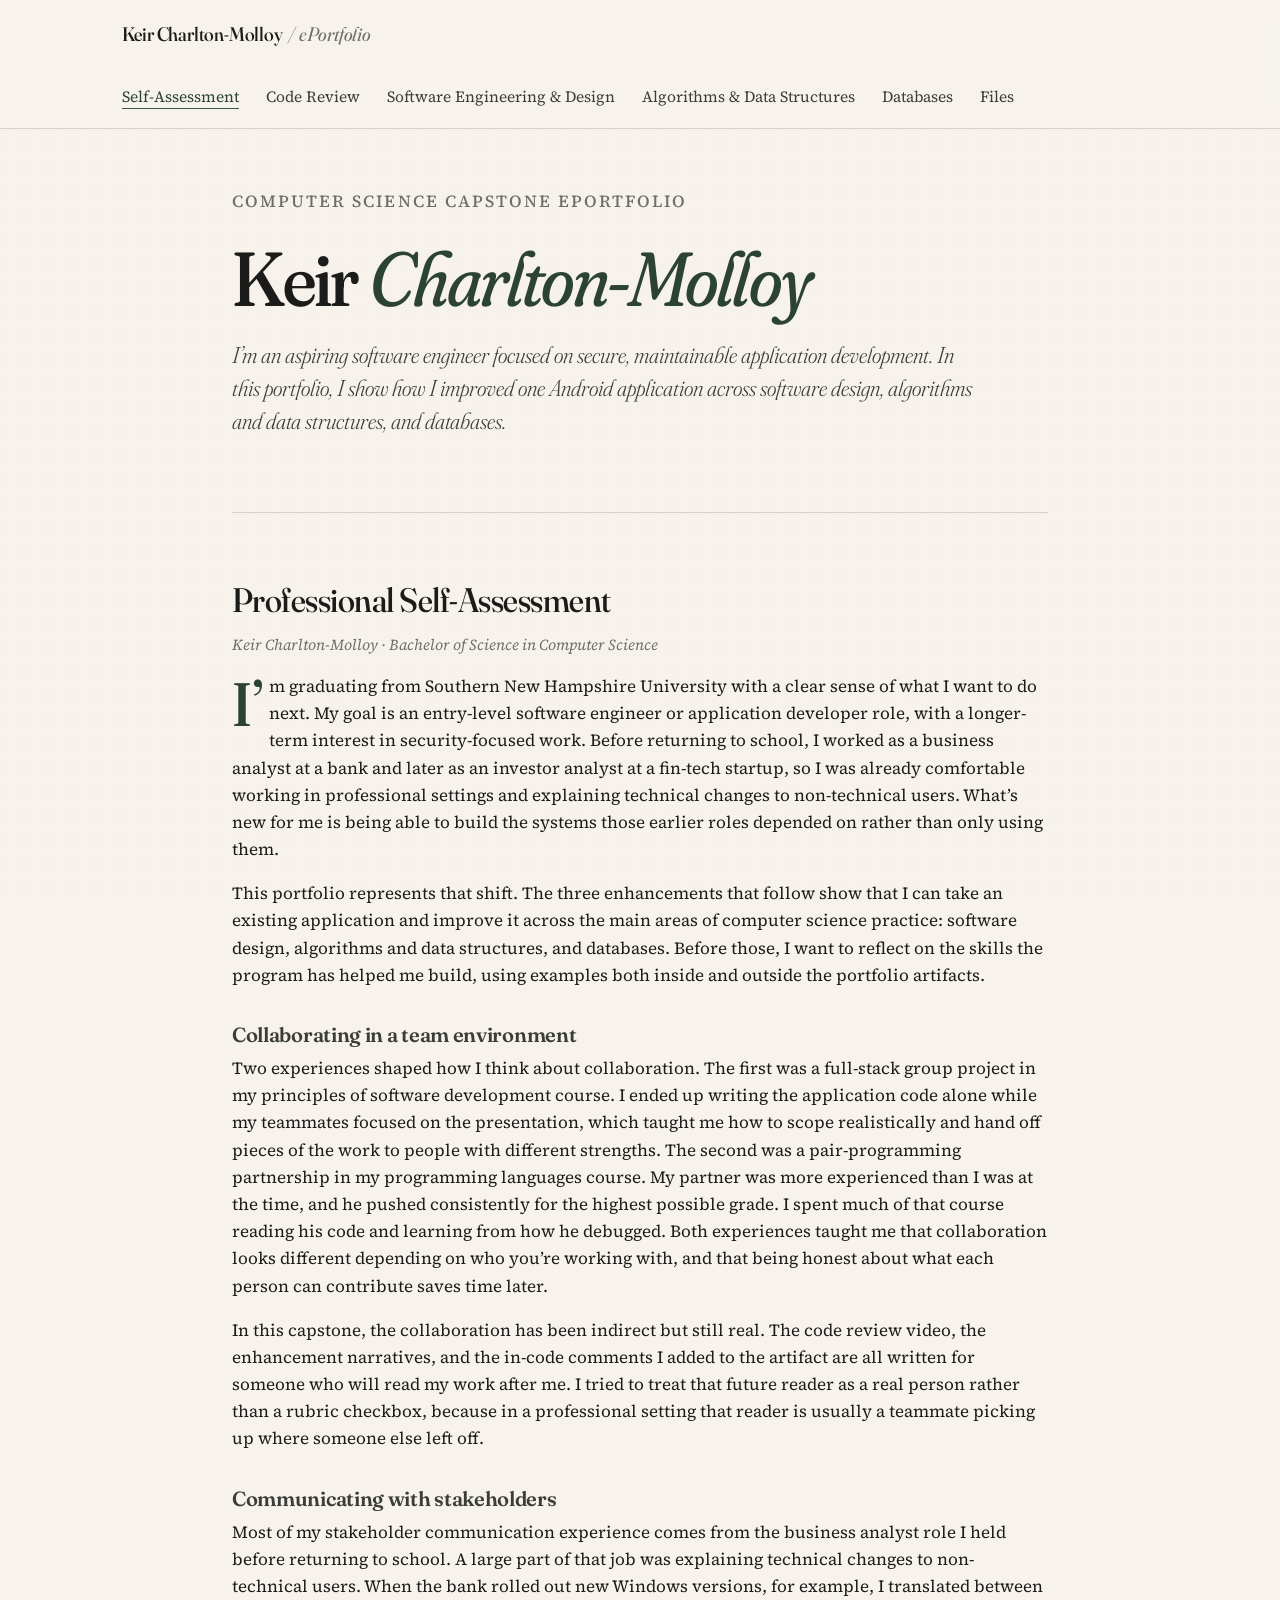
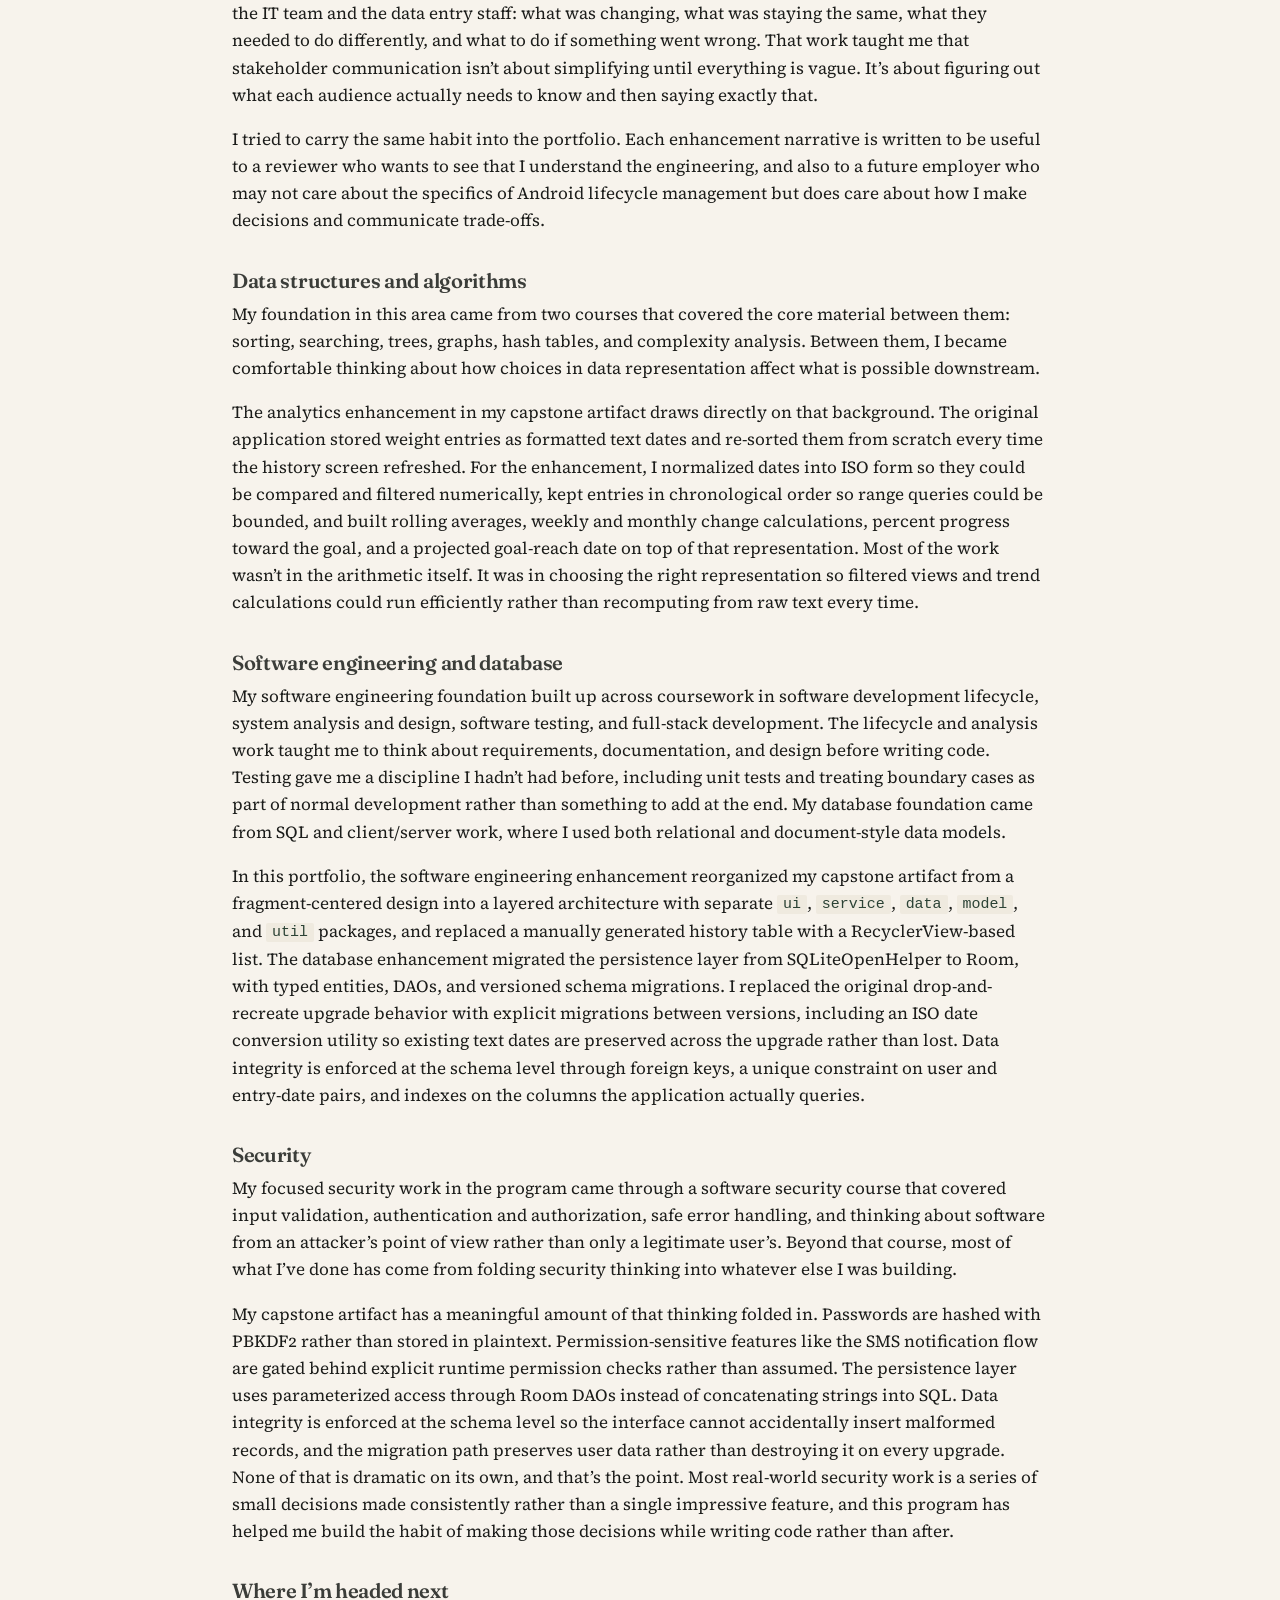
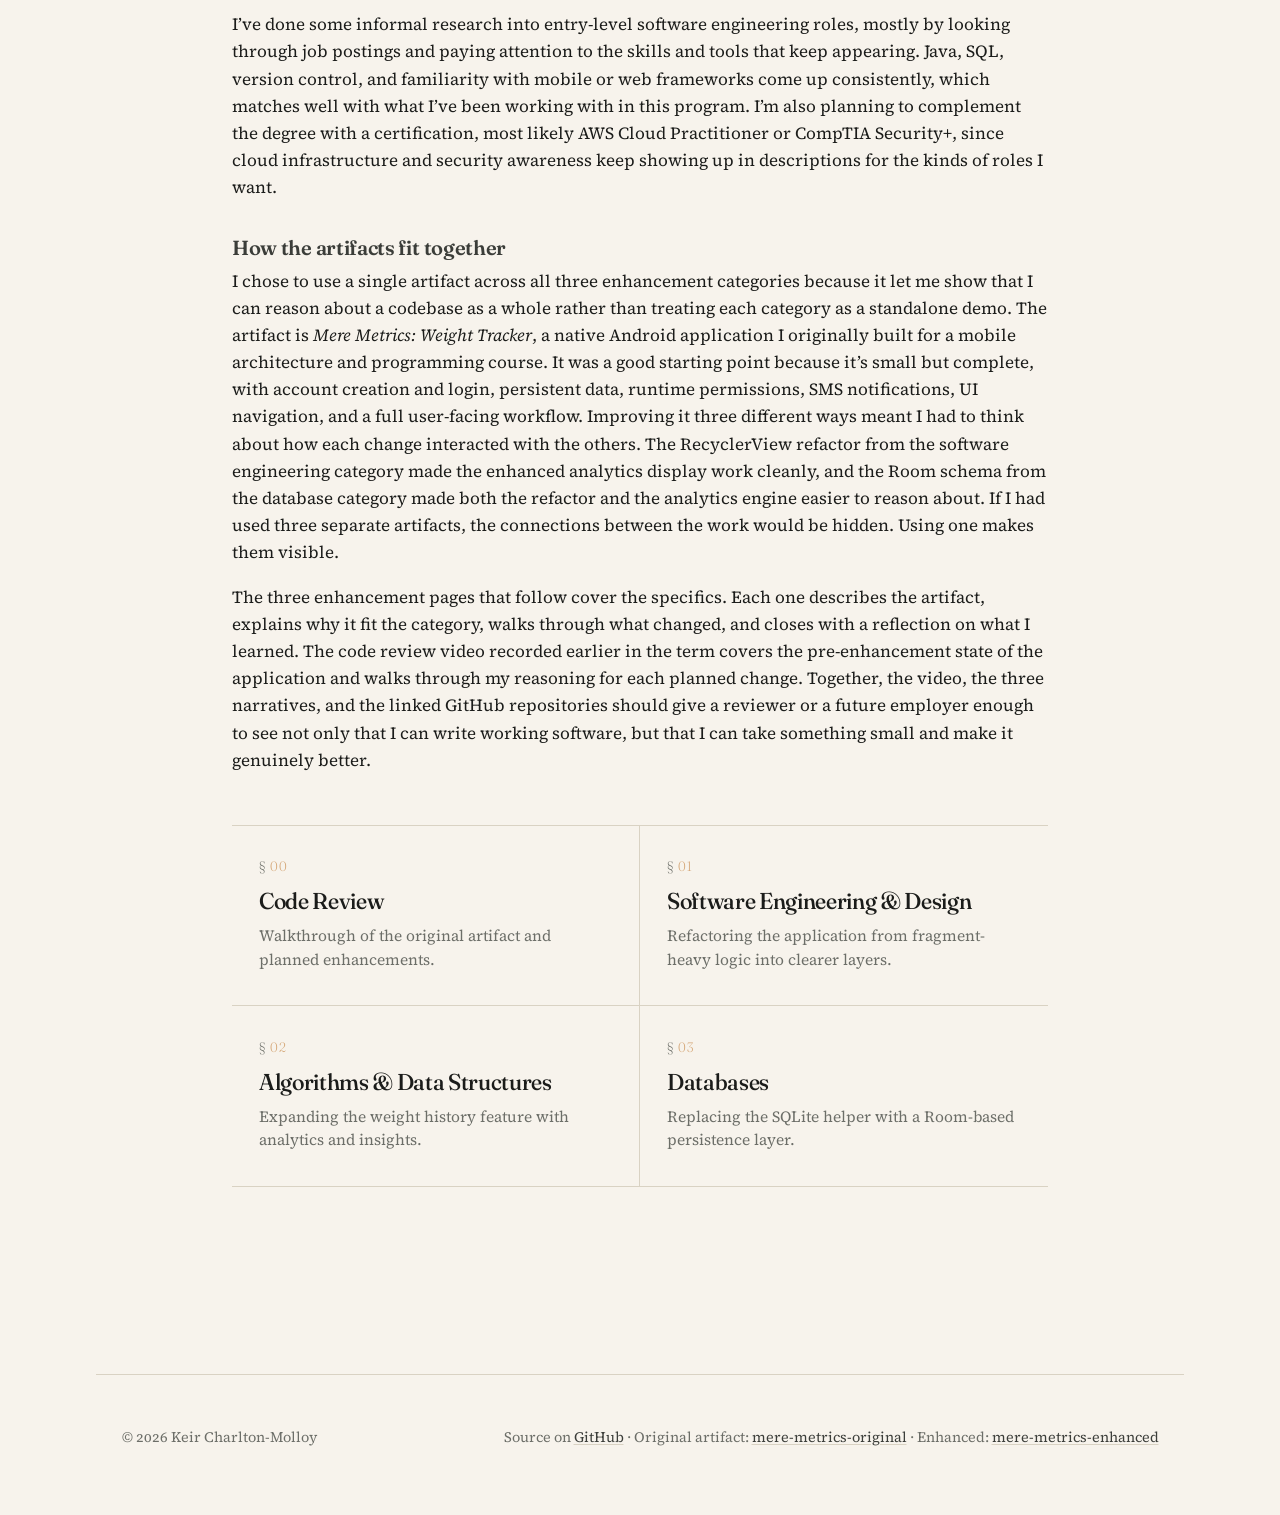
==== index.html @ a0e5ba9e "Initial commit" ====
<!DOCTYPE html>
<html lang="en">
<head>
  <meta charset="UTF-8">
  <meta name="viewport" content="width=device-width, initial-scale=1.0">
  <title>Keir Charlton-Molloy | Computer Science ePortfolio</title>
  <meta name="description" content="Computer science capstone ePortfolio: software engineering, algorithms and data structures, and databases. Focus on secure, maintainable application development.">
  <link rel="stylesheet" href="assets/style.css">
  <link rel="icon" href="data:image/svg+xml,%3Csvg xmlns='http://www.w3.org/2000/svg' viewBox='0 0 100 100'%3E%3Ctext y='.9em' font-size='90' font-family='Georgia, serif'%3EK%3C/text%3E%3C/svg%3E">
</head>
<body>

<nav class="site-nav" aria-label="Primary">
  <div class="site-nav__inner">
    <a href="./" class="site-nav__brand">Keir Charlton&#8209;Molloy <span>&nbsp;/ ePortfolio</span></a>
    <ul class="site-nav__links">
      <li><a href="./" aria-current="page">Self-Assessment</a></li>
      <li><a href="code-review.html">Code Review</a></li>
      <li><a href="software-engineering.html">Software Engineering &amp; Design</a></li>
      <li><a href="algorithms.html">Algorithms &amp; Data Structures</a></li>
      <li><a href="databases.html">Databases</a></li>
      <li><a href="files.html">Files</a></li>
    </ul>
  </div>
</nav>

<main>

  <header class="home-intro">
    <p class="home-intro__subtitle">Computer Science Capstone ePortfolio</p>
    <h1 class="home-intro__name">Keir <em>Charlton-Molloy</em></h1>
    <p class="page-header__lede">I&rsquo;m an aspiring software engineer focused on secure, maintainable application development. In this portfolio, I show how I improved one Android application across software design, algorithms and data structures, and databases.</p>
  </header>

  <article class="prose">

    <h2>Professional Self-Assessment</h2>

    <p class="muted small"><em>Keir Charlton-Molloy &middot; Bachelor of Science in Computer Science</em></p>

    <p class="dropcap">I&rsquo;m graduating from Southern New Hampshire University with a clear sense of what I want to do next. My goal is an entry-level software engineer or application developer role, with a longer-term interest in security-focused work. Before returning to school, I worked as a business analyst at a bank and later as an investor analyst at a fin-tech startup, so I was already comfortable working in professional settings and explaining technical changes to non-technical users. What&rsquo;s new for me is being able to build the systems those earlier roles depended on rather than only using them.</p>

    <p>This portfolio represents that shift. The three enhancements that follow show that I can take an existing application and improve it across the main areas of computer science practice: software design, algorithms and data structures, and databases. Before those, I want to reflect on the skills the program has helped me build, using examples both inside and outside the portfolio artifacts.</p>

    <h3>Collaborating in a team environment</h3>

    <p>Two experiences shaped how I think about collaboration. The first was a full-stack group project in my principles of software development course. I ended up writing the application code alone while my teammates focused on the presentation, which taught me how to scope realistically and hand off pieces of the work to people with different strengths. The second was a pair-programming partnership in my programming languages course. My partner was more experienced than I was at the time, and he pushed consistently for the highest possible grade. I spent much of that course reading his code and learning from how he debugged. Both experiences taught me that collaboration looks different depending on who you&rsquo;re working with, and that being honest about what each person can contribute saves time later.</p>

    <p>In this capstone, the collaboration has been indirect but still real. The code review video, the enhancement narratives, and the in-code comments I added to the artifact are all written for someone who will read my work after me. I tried to treat that future reader as a real person rather than a rubric checkbox, because in a professional setting that reader is usually a teammate picking up where someone else left off.</p>

    <h3>Communicating with stakeholders</h3>

    <p>Most of my stakeholder communication experience comes from the business analyst role I held before returning to school. A large part of that job was explaining technical changes to non-technical users. When the bank rolled out new Windows versions, for example, I translated between the IT team and the data entry staff: what was changing, what was staying the same, what they needed to do differently, and what to do if something went wrong. That work taught me that stakeholder communication isn&rsquo;t about simplifying until everything is vague. It&rsquo;s about figuring out what each audience actually needs to know and then saying exactly that.</p>

    <p>I tried to carry the same habit into the portfolio. Each enhancement narrative is written to be useful to a reviewer who wants to see that I understand the engineering, and also to a future employer who may not care about the specifics of Android lifecycle management but does care about how I make decisions and communicate trade-offs.</p>

    <h3>Data structures and algorithms</h3>

    <p>My foundation in this area came from two courses that covered the core material between them: sorting, searching, trees, graphs, hash tables, and complexity analysis. Between them, I became comfortable thinking about how choices in data representation affect what is possible downstream.</p>

    <p>The analytics enhancement in my capstone artifact draws directly on that background. The original application stored weight entries as formatted text dates and re-sorted them from scratch every time the history screen refreshed. For the enhancement, I normalized dates into ISO form so they could be compared and filtered numerically, kept entries in chronological order so range queries could be bounded, and built rolling averages, weekly and monthly change calculations, percent progress toward the goal, and a projected goal-reach date on top of that representation. Most of the work wasn&rsquo;t in the arithmetic itself. It was in choosing the right representation so filtered views and trend calculations could run efficiently rather than recomputing from raw text every time.</p>

    <h3>Software engineering and database</h3>

    <p>My software engineering foundation built up across coursework in software development lifecycle, system analysis and design, software testing, and full-stack development. The lifecycle and analysis work taught me to think about requirements, documentation, and design before writing code. Testing gave me a discipline I hadn&rsquo;t had before, including unit tests and treating boundary cases as part of normal development rather than something to add at the end. My database foundation came from SQL and client/server work, where I used both relational and document-style data models.</p>

    <p>In this portfolio, the software engineering enhancement reorganized my capstone artifact from a fragment-centered design into a layered architecture with separate <code>ui</code>, <code>service</code>, <code>data</code>, <code>model</code>, and <code>util</code> packages, and replaced a manually generated history table with a RecyclerView-based list. The database enhancement migrated the persistence layer from SQLiteOpenHelper to Room, with typed entities, DAOs, and versioned schema migrations. I replaced the original drop-and-recreate upgrade behavior with explicit migrations between versions, including an ISO date conversion utility so existing text dates are preserved across the upgrade rather than lost. Data integrity is enforced at the schema level through foreign keys, a unique constraint on user and entry-date pairs, and indexes on the columns the application actually queries.</p>

    <h3>Security</h3>

    <p>My focused security work in the program came through a software security course that covered input validation, authentication and authorization, safe error handling, and thinking about software from an attacker&rsquo;s point of view rather than only a legitimate user&rsquo;s. Beyond that course, most of what I&rsquo;ve done has come from folding security thinking into whatever else I was building.</p>

    <p>My capstone artifact has a meaningful amount of that thinking folded in. Passwords are hashed with PBKDF2 rather than stored in plaintext. Permission-sensitive features like the SMS notification flow are gated behind explicit runtime permission checks rather than assumed. The persistence layer uses parameterized access through Room DAOs instead of concatenating strings into SQL. Data integrity is enforced at the schema level so the interface cannot accidentally insert malformed records, and the migration path preserves user data rather than destroying it on every upgrade. None of that is dramatic on its own, and that&rsquo;s the point. Most real-world security work is a series of small decisions made consistently rather than a single impressive feature, and this program has helped me build the habit of making those decisions while writing code rather than after.</p>

    <h3>Where I&rsquo;m headed next</h3>

    <p>I&rsquo;ve done some informal research into entry-level software engineering roles, mostly by looking through job postings and paying attention to the skills and tools that keep appearing. Java, SQL, version control, and familiarity with mobile or web frameworks come up consistently, which matches well with what I&rsquo;ve been working with in this program. I&rsquo;m also planning to complement the degree with a certification, most likely AWS Cloud Practitioner or CompTIA Security+, since cloud infrastructure and security awareness keep showing up in descriptions for the kinds of roles I want.</p>

    <h3>How the artifacts fit together</h3>

    <p>I chose to use a single artifact across all three enhancement categories because it let me show that I can reason about a codebase as a whole rather than treating each category as a standalone demo. The artifact is <em>Mere Metrics: Weight Tracker</em>, a native Android application I originally built for a mobile architecture and programming course. It was a good starting point because it&rsquo;s small but complete, with account creation and login, persistent data, runtime permissions, SMS notifications, UI navigation, and a full user-facing workflow. Improving it three different ways meant I had to think about how each change interacted with the others. The RecyclerView refactor from the software engineering category made the enhanced analytics display work cleanly, and the Room schema from the database category made both the refactor and the analytics engine easier to reason about. If I had used three separate artifacts, the connections between the work would be hidden. Using one makes them visible.</p>

    <p>The three enhancement pages that follow cover the specifics. Each one describes the artifact, explains why it fit the category, walks through what changed, and closes with a reflection on what I learned. The code review video recorded earlier in the term covers the pre-enhancement state of the application and walks through my reasoning for each planned change. Together, the video, the three narratives, and the linked GitHub repositories should give a reviewer or a future employer enough to see not only that I can write working software, but that I can take something small and make it genuinely better.</p>

  </article>

  <!-- Section index -->
  <nav class="contents" aria-label="Portfolio contents">
    <a href="code-review.html" class="contents__item">
      <span class="contents__item-num">00</span>
      <span class="contents__item-title">Code Review</span>
      <span class="contents__item-desc">Walkthrough of the original artifact and planned enhancements.</span>
    </a>
    <a href="software-engineering.html" class="contents__item">
      <span class="contents__item-num">01</span>
      <span class="contents__item-title">Software Engineering &amp; Design</span>
      <span class="contents__item-desc">Refactoring the application from fragment-heavy logic into clearer layers.</span>
    </a>
    <a href="algorithms.html" class="contents__item">
      <span class="contents__item-num">02</span>
      <span class="contents__item-title">Algorithms &amp; Data Structures</span>
      <span class="contents__item-desc">Expanding the weight history feature with analytics and insights.</span>
    </a>
    <a href="databases.html" class="contents__item">
      <span class="contents__item-num">03</span>
      <span class="contents__item-title">Databases</span>
      <span class="contents__item-desc">Replacing the SQLite helper with a Room-based persistence layer.</span>
    </a>
  </nav>

</main>

<footer class="site-footer">
  <div>&copy; 2026 Keir Charlton-Molloy</div>
  <div>
    Source on <a href="https://github.com/kcsnu/kcsnu.github.io">GitHub</a>
    &middot; Original artifact: <a href="https://github.com/kcsnu/mere-metrics-original">mere-metrics-original</a>
    &middot; Enhanced: <a href="https://github.com/kcsnu/mere-metrics-enhanced">mere-metrics-enhanced</a>
  </div>
</footer>

</body>
</html>
---- assets/style.css ----
@import url('https://fonts.googleapis.com/css2?family=Fraunces:opsz,wght,SOFT@9..144,300..800,0..100&family=Source+Serif+4:opsz,wght@8..60,300..700&display=swap');

:root {
  --bg:            #f7f3ec;
  --bg-alt:        #efeadf;
  --ink:           #1b1c1a;
  --ink-soft:      #3b3d39;
  --ink-muted:     #6c6e68;
  --rule:          #d9d2c3;
  --accent:        #3a5848;
  --accent-deep:   #2b4235;
  --highlight:     #d4a574;

  --serif-display: "Fraunces", "Iowan Old Style", "Palatino Linotype", Palatino, "Book Antiqua", Georgia, serif;
  --serif-body:    "Source Serif 4", "Iowan Old Style", "Palatino Linotype", Palatino, Georgia, serif;

  --measure:       48rem;
  --measure-wide:  48rem;
}

*, *::before, *::after { box-sizing: border-box; }
html { -webkit-text-size-adjust: 100%; }
body, h1, h2, h3, h4, p, ul, ol, figure, blockquote { margin: 0; }
ul, ol { padding-left: 1.25em; }
img { max-width: 100%; display: block; }
a { color: inherit; }

html {
  font-size: 17px;
  scroll-behavior: smooth;
  scroll-padding-top: 5rem;
}

body {
  background: var(--bg);
  color: var(--ink);
  font-family: var(--serif-body);
  font-weight: 400;
  line-height: 1.6;
  font-feature-settings: "onum", "kern", "liga";
  -webkit-font-smoothing: antialiased;
  -moz-osx-font-smoothing: grayscale;
  text-rendering: optimizeLegibility;
}

body::before {
  content: "";
  position: fixed;
  inset: 0;
  pointer-events: none;
  z-index: 0;
  background-image: radial-gradient(rgba(60, 50, 30, 0.035) 1px, transparent 1px);
  background-size: 3px 3px;
  opacity: 0.6;
}

.site-nav {
  position: sticky;
  top: 0;
  z-index: 10;
  background: rgba(247, 243, 236, 0.92);
  backdrop-filter: blur(8px);
  -webkit-backdrop-filter: blur(8px);
  border-bottom: 1px solid var(--rule);
}

.site-nav__inner {
  max-width: 64rem;
  margin: 0 auto;
  padding: 1.1rem 1.5rem;
  display: flex;
  align-items: baseline;
  justify-content: space-between;
  gap: 2rem;
  flex-wrap: wrap;
}

.site-nav__brand {
  font-family: var(--serif-display);
  font-variation-settings: "opsz" 144, "wght" 500, "SOFT" 20;
  font-size: 1.15rem;
  letter-spacing: -0.01em;
  text-decoration: none;
  color: var(--ink);
  white-space: nowrap;
}

.site-nav__brand span {
  color: var(--ink-muted);
  font-variation-settings: "opsz" 144, "wght" 400, "SOFT" 20;
  font-style: italic;
}

.site-nav__links {
  display: flex;
  gap: 1.6rem;
  font-family: var(--serif-body);
  font-size: 0.92rem;
  list-style: none;
  padding: 0;
  margin: 0;
  flex-wrap: wrap;
}

.site-nav__links a {
  color: var(--ink-soft);
  text-decoration: none;
  border-bottom: 1px solid transparent;
  padding-bottom: 1px;
  transition: color 0.15s ease, border-color 0.15s ease;
}

.site-nav__links a:hover,
.site-nav__links a[aria-current="page"] {
  color: var(--accent-deep);
  border-bottom-color: var(--accent);
}

.site-nav__links a:focus-visible {
  color: var(--accent-deep);
  border-bottom-color: var(--accent);
  outline: 2px solid var(--accent);
  outline-offset: 4px;
}

main {
  position: relative;
  z-index: 1;
  max-width: 64rem;
  margin: 0 auto;
  padding: 3.5rem 1.5rem 6rem;
}

.prose {
  max-width: var(--measure);
  margin: 0 auto;
}

h1, h2, h3, h4 {
  font-family: var(--serif-display);
  color: var(--ink);
  line-height: 1.15;
  letter-spacing: -0.015em;
}

h1 {
  font-size: clamp(2.2rem, 5.5vw, 3.4rem);
  font-variation-settings: "opsz" 144, "wght" 500, "SOFT" 30;
  margin-bottom: 0.75rem;
}

h2 {
  font-size: clamp(1.55rem, 3vw, 2rem);
  font-variation-settings: "opsz" 100, "wght" 500, "SOFT" 20;
  margin-top: 3rem;
  margin-bottom: 0.75rem;
}

h3 {
  font-size: 1.2rem;
  font-variation-settings: "opsz" 30, "wght" 600, "SOFT" 10;
  margin-top: 2rem;
  margin-bottom: 0.5rem;
  color: var(--ink-soft);
}

p {
  margin-bottom: 1em;
  font-variation-settings: "opsz" 14;
}

.prose p + p {
  margin-top: 0;
}

.prose a {
  color: var(--accent-deep);
  text-decoration: underline;
  text-decoration-color: rgba(58, 88, 72, 0.35);
  text-underline-offset: 3px;
  text-decoration-thickness: 1px;
  transition: text-decoration-color 0.15s ease;
}

.prose a:hover {
  text-decoration-color: var(--accent);
}

.prose a:focus-visible {
  text-decoration-color: var(--accent);
  outline: 2px solid var(--accent);
  outline-offset: 2px;
  border-radius: 2px;
}

.prose ul, .prose ol {
  margin-bottom: 1.2em;
  padding-left: 1.4em;
}

.prose li {
  margin-bottom: 0.35em;
}

.prose li::marker {
  color: var(--ink-muted);
}

.page-header {
  max-width: var(--measure-wide);
  margin: 0 auto 3.5rem;
  padding-bottom: 2.5rem;
  border-bottom: 1px solid var(--rule);
}

.page-header__eyebrow {
  font-family: var(--serif-body);
  font-size: 0.78rem;
  font-weight: 600;
  letter-spacing: 0.18em;
  text-transform: uppercase;
  color: var(--ink-muted);
  margin-bottom: 1.5rem;
  display: flex;
  align-items: center;
  gap: 0.8rem;
}

.page-header__eyebrow::before {
  content: "";
  display: inline-block;
  width: 2rem;
  height: 1px;
  background: var(--ink-muted);
}

.page-header__lede {
  font-family: var(--serif-display);
  font-variation-settings: "opsz" 144, "wght" 300, "SOFT" 40;
  font-size: clamp(1.15rem, 2vw, 1.35rem);
  color: var(--ink-soft);
  line-height: 1.45;
  max-width: 44rem;
  font-style: italic;
  margin-top: 1rem;
}

.section-number {
  font-family: var(--serif-display);
  font-variation-settings: "opsz" 144, "wght" 300, "SOFT" 50;
  font-size: 0.95rem;
  color: var(--highlight);
  display: inline-block;
  margin-right: 0.6rem;
  font-feature-settings: "lnum";
}

.section-number::before {
  content: "§ ";
  color: var(--ink-muted);
}

.meta-panel {
  background: var(--bg-alt);
  border-left: 2px solid var(--accent);
  padding: 1.4rem 1.6rem;
  margin: 2rem 0 2.5rem;
  font-size: 0.95rem;
}

.meta-panel dl {
  display: grid;
  grid-template-columns: max-content 1fr;
  gap: 0.45rem 1.4rem;
  margin: 0;
}

.meta-panel dt {
  font-family: var(--serif-body);
  font-weight: 600;
  color: var(--ink-muted);
  font-size: 0.78rem;
  letter-spacing: 0.08em;
  text-transform: uppercase;
  padding-top: 0.45rem;
}

.meta-panel dd {
  margin: 0;
  color: var(--ink-soft);
}

.meta-panel a {
  color: var(--accent-deep);
  text-decoration: underline;
  text-decoration-color: rgba(58, 88, 72, 0.35);
  text-underline-offset: 2px;
}

.meta-panel .outcome-list {
  list-style: none;
  padding: 0;
  margin: 0;
  display: flex;
  flex-wrap: wrap;
  gap: 0.5rem;
}

.home-intro {
  max-width: var(--measure-wide);
  margin: 0 auto 4rem;
  padding-bottom: 3rem;
  border-bottom: 1px solid var(--rule);
}

.home-intro__name {
  font-family: var(--serif-display);
  font-variation-settings: "opsz" 144, "wght" 500, "SOFT" 60;
  font-size: clamp(2.6rem, 7vw, 4.5rem);
  line-height: 1;
  letter-spacing: -0.025em;
  margin-bottom: 1.25rem;
}

.home-intro__name em {
  font-style: italic;
  font-variation-settings: "opsz" 144, "wght" 400, "SOFT" 80;
  color: var(--accent-deep);
}

.home-intro__subtitle {
  font-family: var(--serif-body);
  font-size: 1rem;
  font-weight: 500;
  letter-spacing: 0.12em;
  text-transform: uppercase;
  color: var(--ink-muted);
  margin-bottom: 1.5rem;
}

.contents {
  max-width: var(--measure-wide);
  margin: 3rem auto 5rem;
  display: grid;
  grid-template-columns: 1fr 1fr;
  gap: 0;
  border-top: 1px solid var(--rule);
  border-bottom: 1px solid var(--rule);
}

.contents__item {
  padding: 1.8rem 1.6rem 2rem;
  border-right: 1px solid var(--rule);
  border-bottom: 1px solid var(--rule);
  text-decoration: none;
  color: var(--ink);
  transition: background 0.15s ease;
  display: block;
}

.contents__item:nth-last-child(-n+2) { border-bottom: none; }
.contents__item:nth-child(2n) { border-right: none; }

.contents__item:hover {
  background: var(--bg-alt);
}

.contents__item:focus-visible {
  background: var(--bg-alt);
  outline: 2px solid var(--accent);
  outline-offset: -2px;
}

.contents__item-num {
  font-family: var(--serif-display);
  font-variation-settings: "opsz" 144, "wght" 300, "SOFT" 50;
  font-size: 0.8rem;
  color: var(--highlight);
  letter-spacing: 0.1em;
  display: block;
  margin-bottom: 0.6rem;
  font-feature-settings: "lnum";
}

.contents__item-num::before {
  content: "§ ";
  color: var(--ink-muted);
}

.contents__item-title {
  display: block;
  font-family: var(--serif-display);
  font-variation-settings: "opsz" 72, "wght" 500, "SOFT" 20;
  font-size: 1.35rem;
  line-height: 1.2;
  letter-spacing: -0.015em;
  margin-bottom: 0.5rem;
}

.contents__item-desc {
  display: block;
  color: var(--ink-muted);
  font-size: 0.92rem;
  line-height: 1.5;
}

@media (max-width: 42em) {
  .contents { grid-template-columns: 1fr; }
  .contents__item {
    border-right: none;
    border-bottom: 1px solid var(--rule);
  }
  .contents__item:nth-last-child(-n+2) { border-bottom: 1px solid var(--rule); }
  .contents__item:last-child { border-bottom: none; }
}

.page-end {
  max-width: var(--measure-wide);
  margin: 5rem auto 0;
  padding-top: 3rem;
  border-top: 1px solid var(--rule);
  display: flex;
  justify-content: space-between;
  gap: 2rem;
  flex-wrap: wrap;
}

.page-end__link {
  text-decoration: none;
  color: var(--ink-soft);
  max-width: 22rem;
}

.page-end__link--next { text-align: right; margin-left: auto; }

.page-end__label {
  font-family: var(--serif-body);
  font-size: 0.75rem;
  font-weight: 600;
  letter-spacing: 0.15em;
  text-transform: uppercase;
  color: var(--ink-muted);
  display: block;
  margin-bottom: 0.4rem;
}

.page-end__title {
  font-family: var(--serif-display);
  font-variation-settings: "opsz" 72, "wght" 500, "SOFT" 20;
  font-size: 1.2rem;
  color: var(--ink);
  border-bottom: 1px solid transparent;
  transition: border-color 0.15s ease;
}

.page-end__link:hover .page-end__title {
  border-bottom-color: var(--accent);
}

.page-end__link:focus-visible {
  outline: 2px solid var(--accent);
  outline-offset: 4px;
}

.page-end__link:focus-visible .page-end__title {
  border-bottom-color: var(--accent);
}

.site-footer {
  position: relative;
  z-index: 1;
  max-width: 64rem;
  margin: 0 auto;
  padding: 3rem 1.5rem 4rem;
  border-top: 1px solid var(--rule);
  font-size: 0.85rem;
  color: var(--ink-muted);
  display: flex;
  justify-content: space-between;
  gap: 1.5rem;
  flex-wrap: wrap;
}

.site-footer a {
  color: var(--ink-soft);
  text-decoration: underline;
  text-decoration-color: var(--rule);
  text-underline-offset: 2px;
}

.site-footer a:hover {
  text-decoration-color: var(--accent);
}

.video-frame {
  position: relative;
  width: 100%;
  max-width: var(--measure-wide);
  margin: 2rem auto 2.5rem;
  aspect-ratio: 16 / 9;
  background: var(--ink);
  border: 1px solid var(--rule);
}

.video-frame iframe {
  position: absolute;
  inset: 0;
  width: 100%;
  height: 100%;
  border: 0;
}

.prose code {
  font-family: ui-monospace, "SF Mono", "Cascadia Mono", "JetBrains Mono", Consolas, monospace;
  font-size: 0.88em;
  background: var(--bg-alt);
  padding: 0.1em 0.4em;
  border-radius: 2px;
  color: var(--accent-deep);
}

figure {
  margin: 2.5rem 0;
}

figure img {
  border: 1px solid var(--rule);
  background: var(--bg-alt);
}

figcaption {
  font-family: var(--serif-body);
  font-size: 0.85rem;
  font-style: italic;
  color: var(--ink-muted);
  text-align: center;
  margin-top: 0.8rem;
  line-height: 1.5;
}

.screenshot-pair {
  display: grid;
  grid-template-columns: 1fr 1fr;
  gap: 1.2rem;
  margin: 2.5rem 0;
}

@media (max-width: 40em) {
  .screenshot-pair { grid-template-columns: 1fr; }
}

.screenshot-pair img {
  width: 100%;
  height: auto;
}

.screenshot-pair figcaption {
  text-align: left;
  font-style: normal;
}

.single-screenshot {
  margin: 2.5rem auto;
  max-width: 22rem;
}

.single-screenshot img {
  width: 100%;
  height: auto;
}

.single-screenshot figcaption {
  text-align: left;
  font-size: 0.88rem;
  line-height: 1.55;
  margin-top: 0.8rem;
  color: var(--ink-soft);
  font-style: normal;
}

.outcome-list {
  list-style: none;
  padding: 0;
  margin: 1rem 0 1.8rem;
  display: flex;
  flex-wrap: wrap;
  gap: 0.5rem;
}

.outcome-list li {
  font-family: var(--serif-body);
  font-size: 0.78rem;
  letter-spacing: 0.06em;
  text-transform: uppercase;
  color: var(--ink-soft);
  background: var(--bg-alt);
  padding: 0.35rem 0.75rem;
  border: 1px solid var(--rule);
  border-radius: 2px;
  margin-bottom: 0;
}

.prose > .dropcap::first-letter {
  font-family: var(--serif-display);
  font-variation-settings: "opsz" 144, "wght" 500, "SOFT" 40;
  font-size: 3.6em;
  float: left;
  line-height: 0.85;
  padding-right: 0.12em;
  padding-top: 0.08em;
  color: var(--accent-deep);
}

.center { text-align: center; }
.muted { color: var(--ink-muted); }
.small { font-size: 0.9rem; }

@media print {
  body::before { display: none; }
  .site-nav, .site-footer, .page-end { display: none; }
  body { background: white; color: black; }
  main { padding: 0; }
}

@media (prefers-reduced-motion: reduce) {
  html { scroll-behavior: auto; }
  * { transition: none !important; animation: none !important; }
}
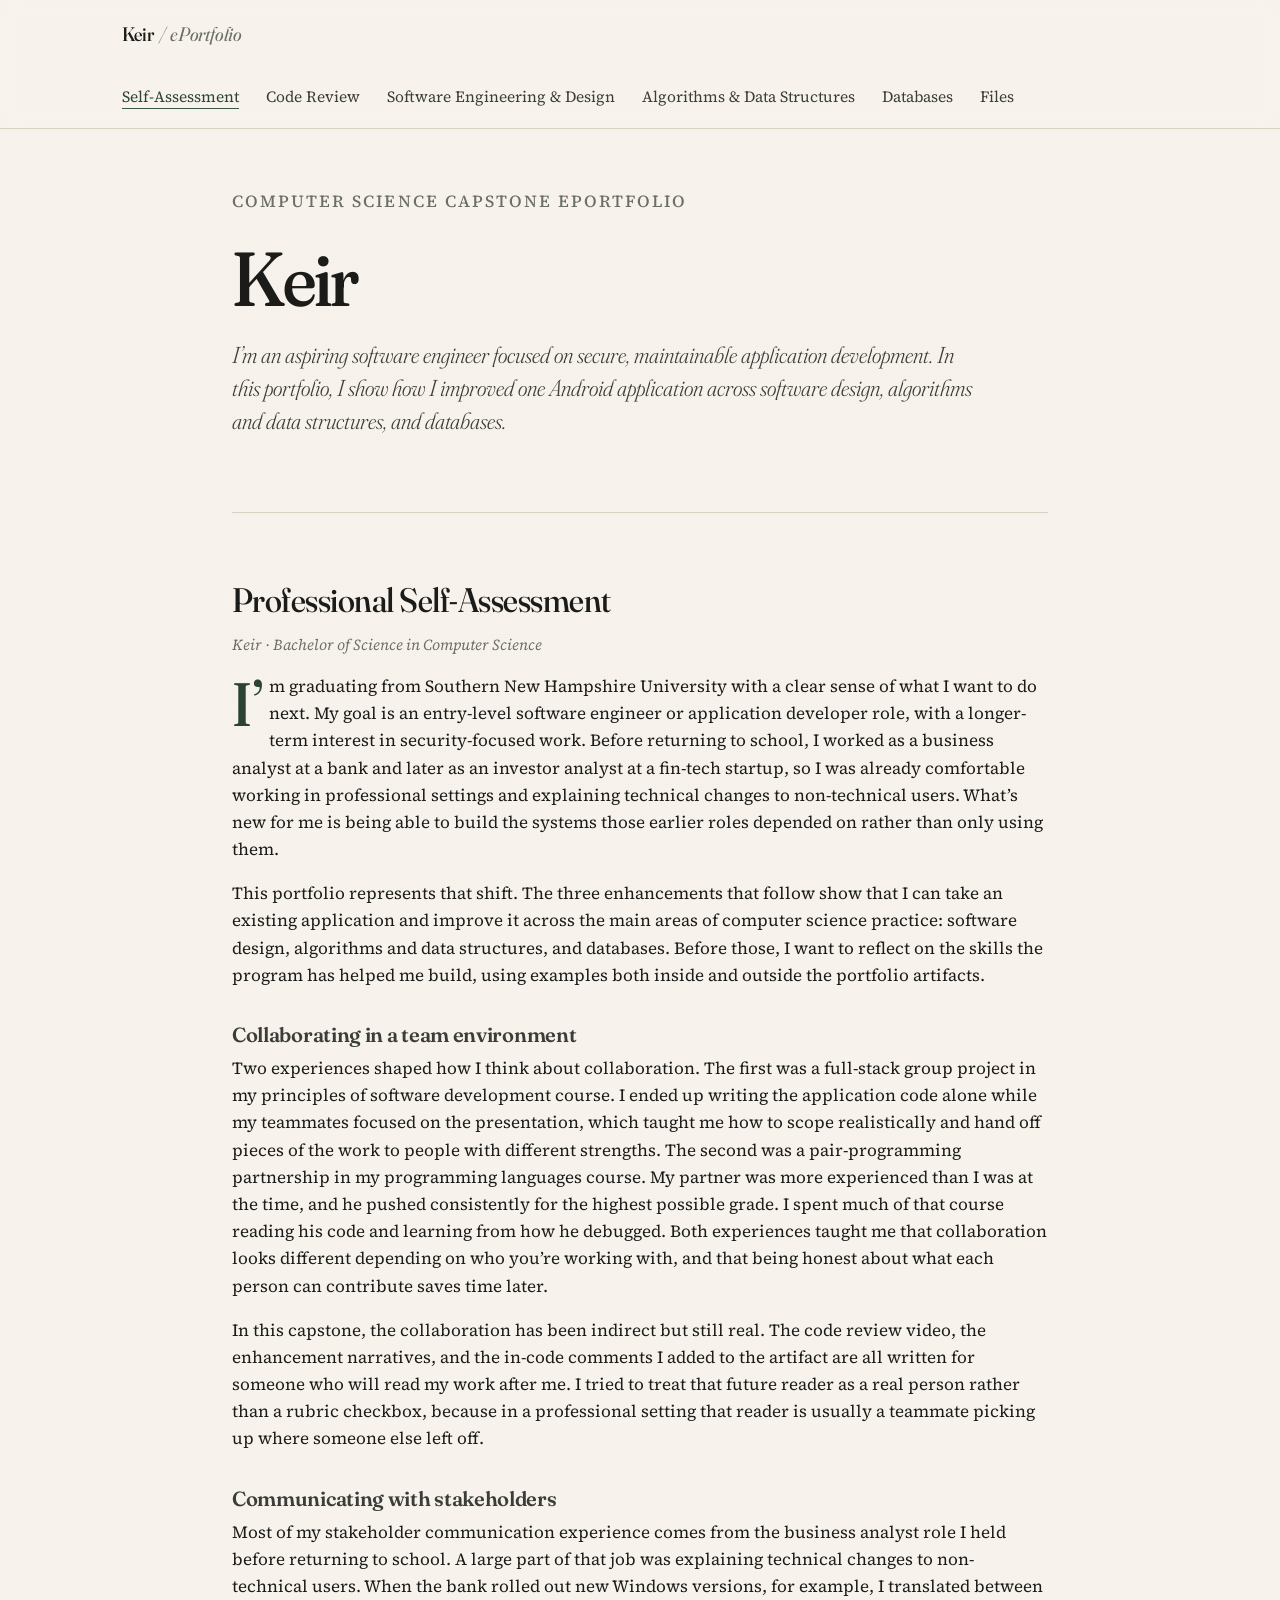
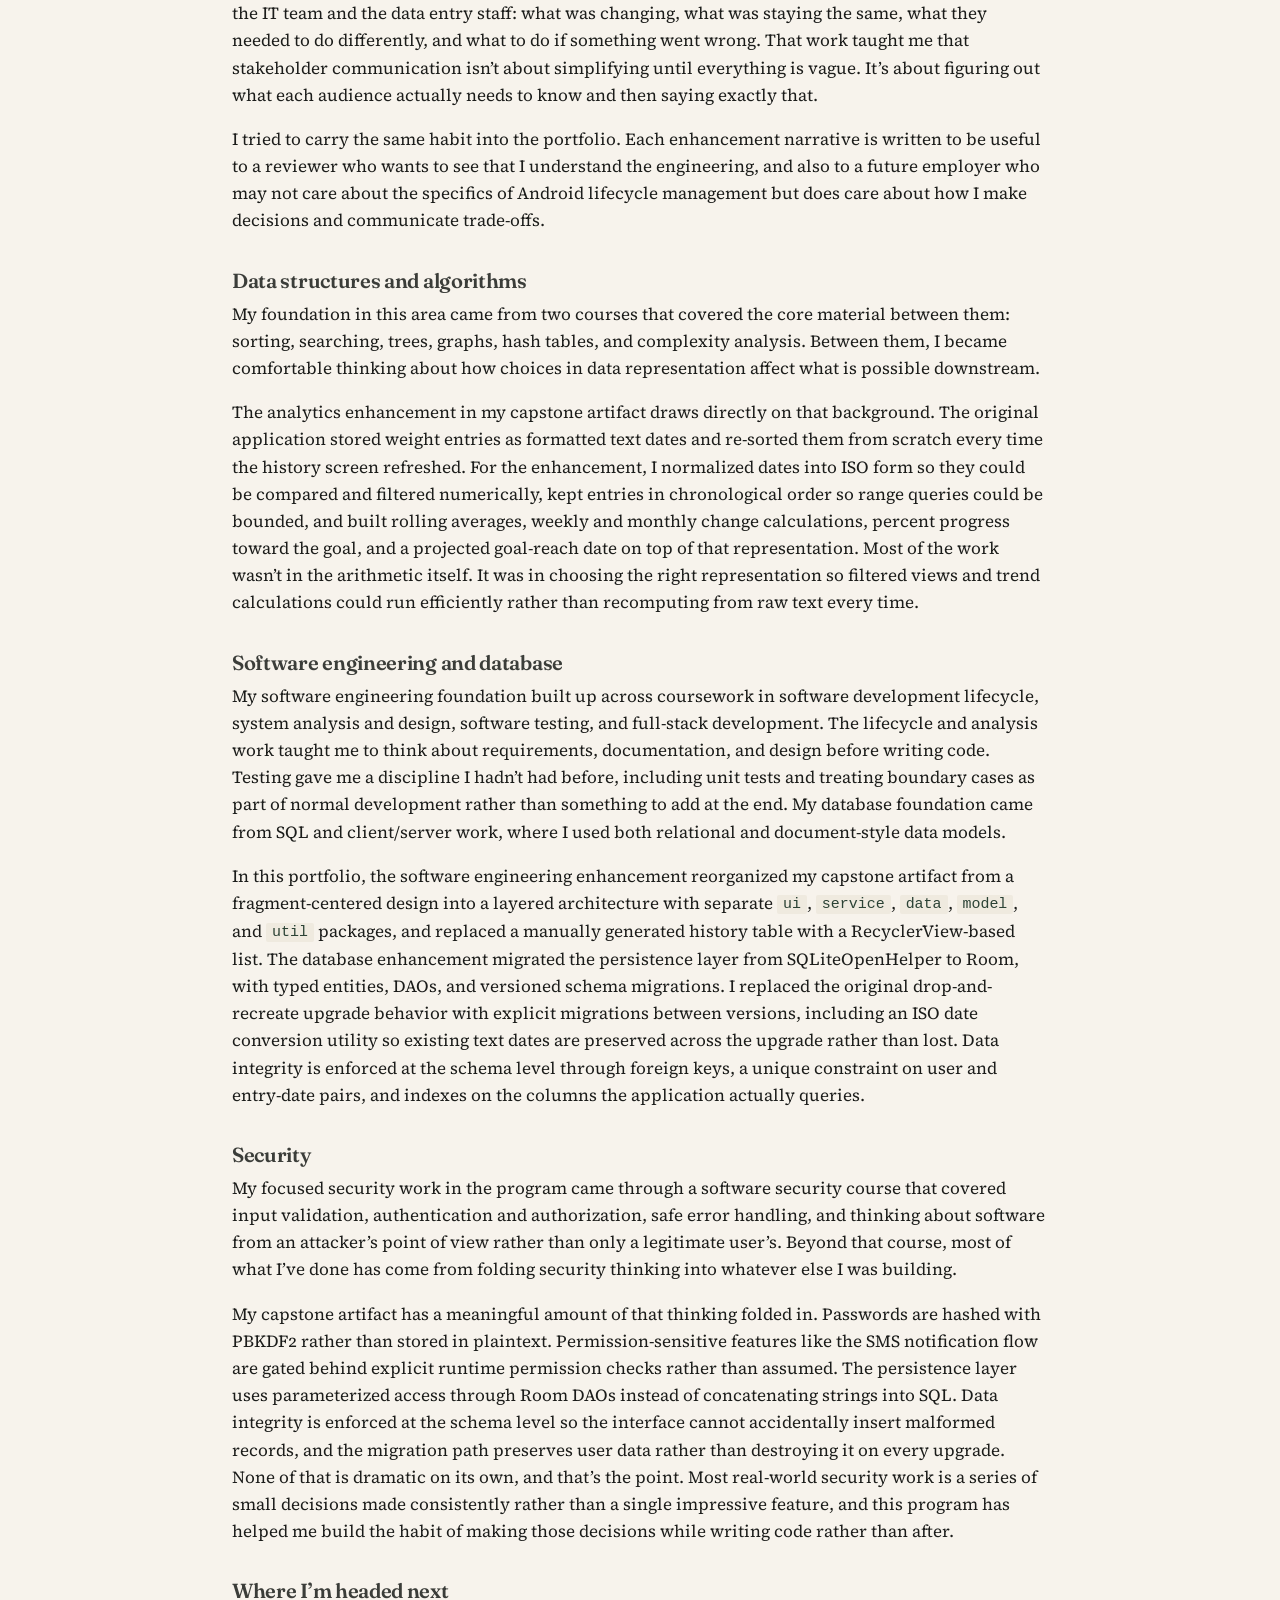
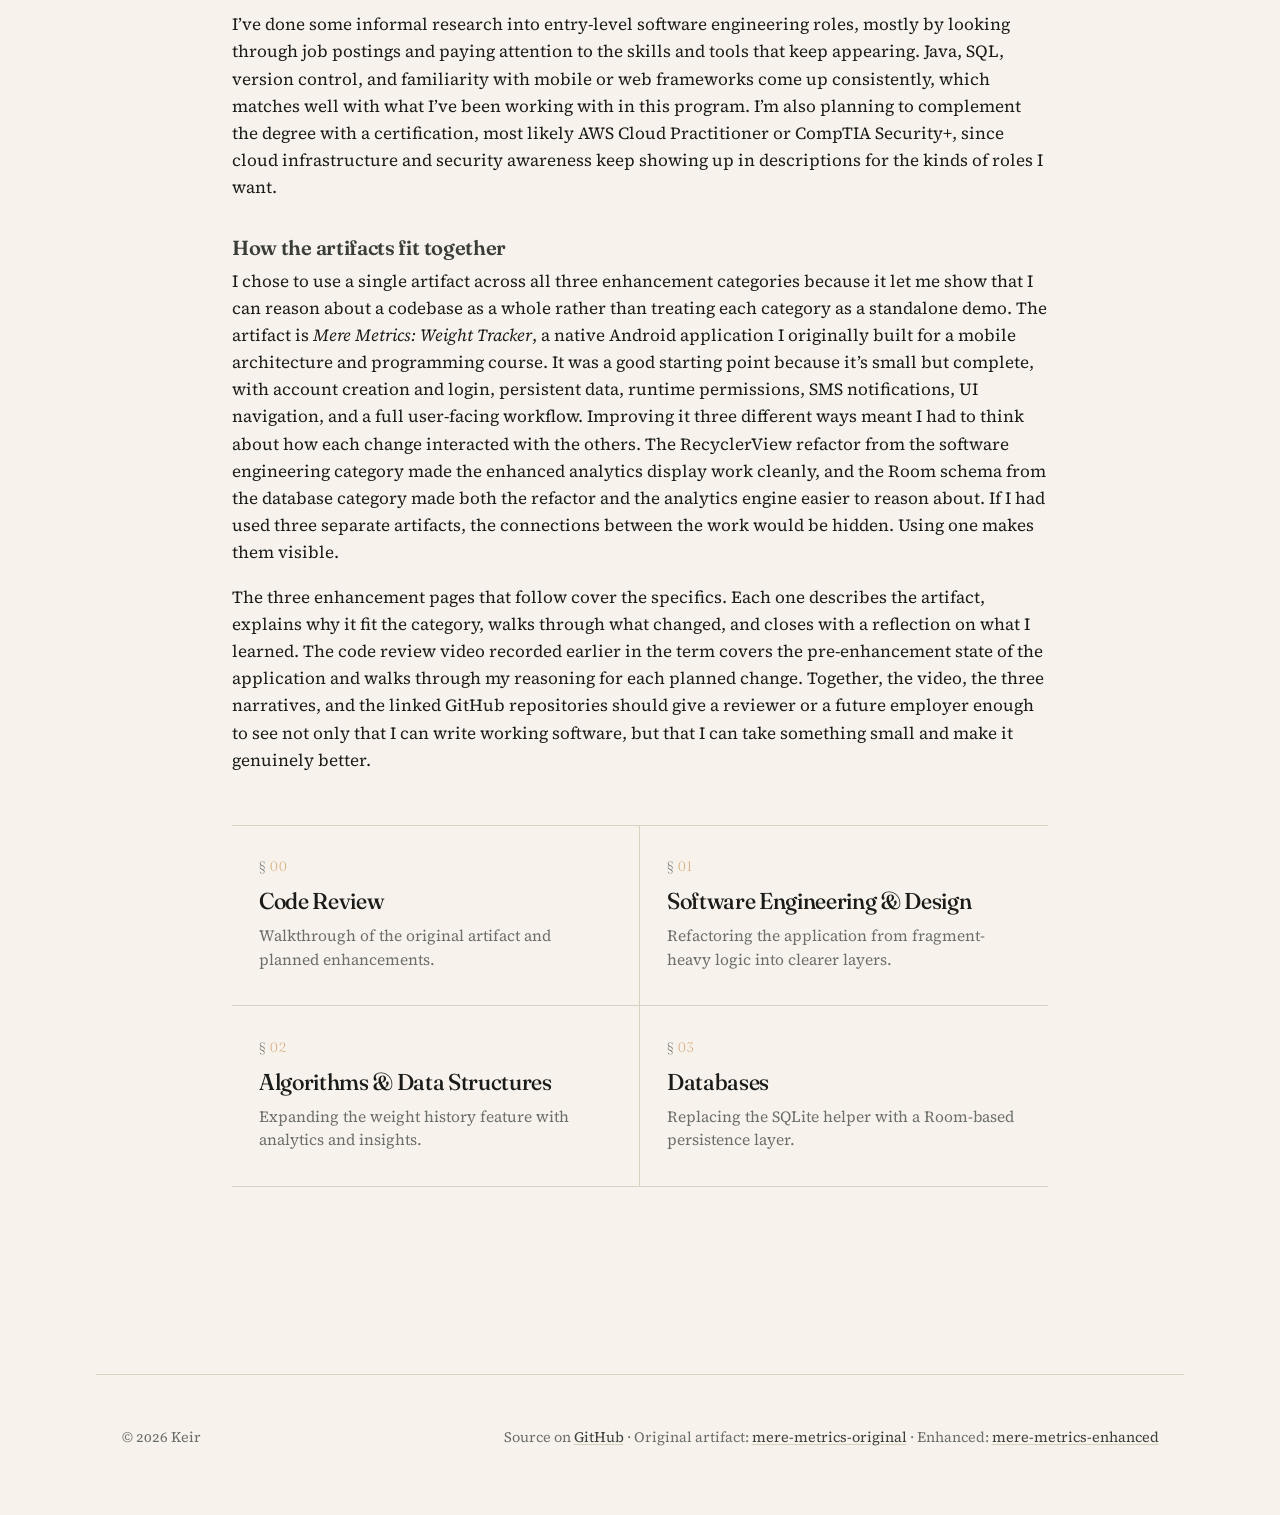
==== commit 17f9c858: "Update index.html" ====
--- a/index.html
+++ b/index.html
@@ -3,7 +3,7 @@
 <head>
   <meta charset="UTF-8">
   <meta name="viewport" content="width=device-width, initial-scale=1.0">
-  <title>Keir Charlton-Molloy | Computer Science ePortfolio</title>
+  <title>Keir | Computer Science ePortfolio</title>
   <meta name="description" content="Computer science capstone ePortfolio: software engineering, algorithms and data structures, and databases. Focus on secure, maintainable application development.">
   <link rel="stylesheet" href="assets/style.css">
   <link rel="icon" href="data:image/svg+xml,%3Csvg xmlns='http://www.w3.org/2000/svg' viewBox='0 0 100 100'%3E%3Ctext y='.9em' font-size='90' font-family='Georgia, serif'%3EK%3C/text%3E%3C/svg%3E">
@@ -12,7 +12,7 @@
 
 <nav class="site-nav" aria-label="Primary">
   <div class="site-nav__inner">
-    <a href="./" class="site-nav__brand">Keir Charlton&#8209;Molloy <span>&nbsp;/ ePortfolio</span></a>
+    <a href="./" class="site-nav__brand">Keir <span>&nbsp;/ ePortfolio</span></a>
     <ul class="site-nav__links">
       <li><a href="./" aria-current="page">Self-Assessment</a></li>
       <li><a href="code-review.html">Code Review</a></li>
@@ -28,7 +28,7 @@
 
   <header class="home-intro">
     <p class="home-intro__subtitle">Computer Science Capstone ePortfolio</p>
-    <h1 class="home-intro__name">Keir <em>Charlton-Molloy</em></h1>
+    <h1 class="home-intro__name">Keir</h1>
     <p class="page-header__lede">I&rsquo;m an aspiring software engineer focused on secure, maintainable application development. In this portfolio, I show how I improved one Android application across software design, algorithms and data structures, and databases.</p>
   </header>
 
@@ -36,7 +36,7 @@
 
     <h2>Professional Self-Assessment</h2>
 
-    <p class="muted small"><em>Keir Charlton-Molloy &middot; Bachelor of Science in Computer Science</em></p>
+    <p class="muted small"><em>Keir &middot; Bachelor of Science in Computer Science</em></p>
 
     <p class="dropcap">I&rsquo;m graduating from Southern New Hampshire University with a clear sense of what I want to do next. My goal is an entry-level software engineer or application developer role, with a longer-term interest in security-focused work. Before returning to school, I worked as a business analyst at a bank and later as an investor analyst at a fin-tech startup, so I was already comfortable working in professional settings and explaining technical changes to non-technical users. What&rsquo;s new for me is being able to build the systems those earlier roles depended on rather than only using them.</p>
 
@@ -111,7 +111,7 @@
 </main>
 
 <footer class="site-footer">
-  <div>&copy; 2026 Keir Charlton-Molloy</div>
+  <div>&copy; 2026 Keir</div>
   <div>
     Source on <a href="https://github.com/kcsnu/kcsnu.github.io">GitHub</a>
     &middot; Original artifact: <a href="https://github.com/kcsnu/mere-metrics-original">mere-metrics-original</a>
